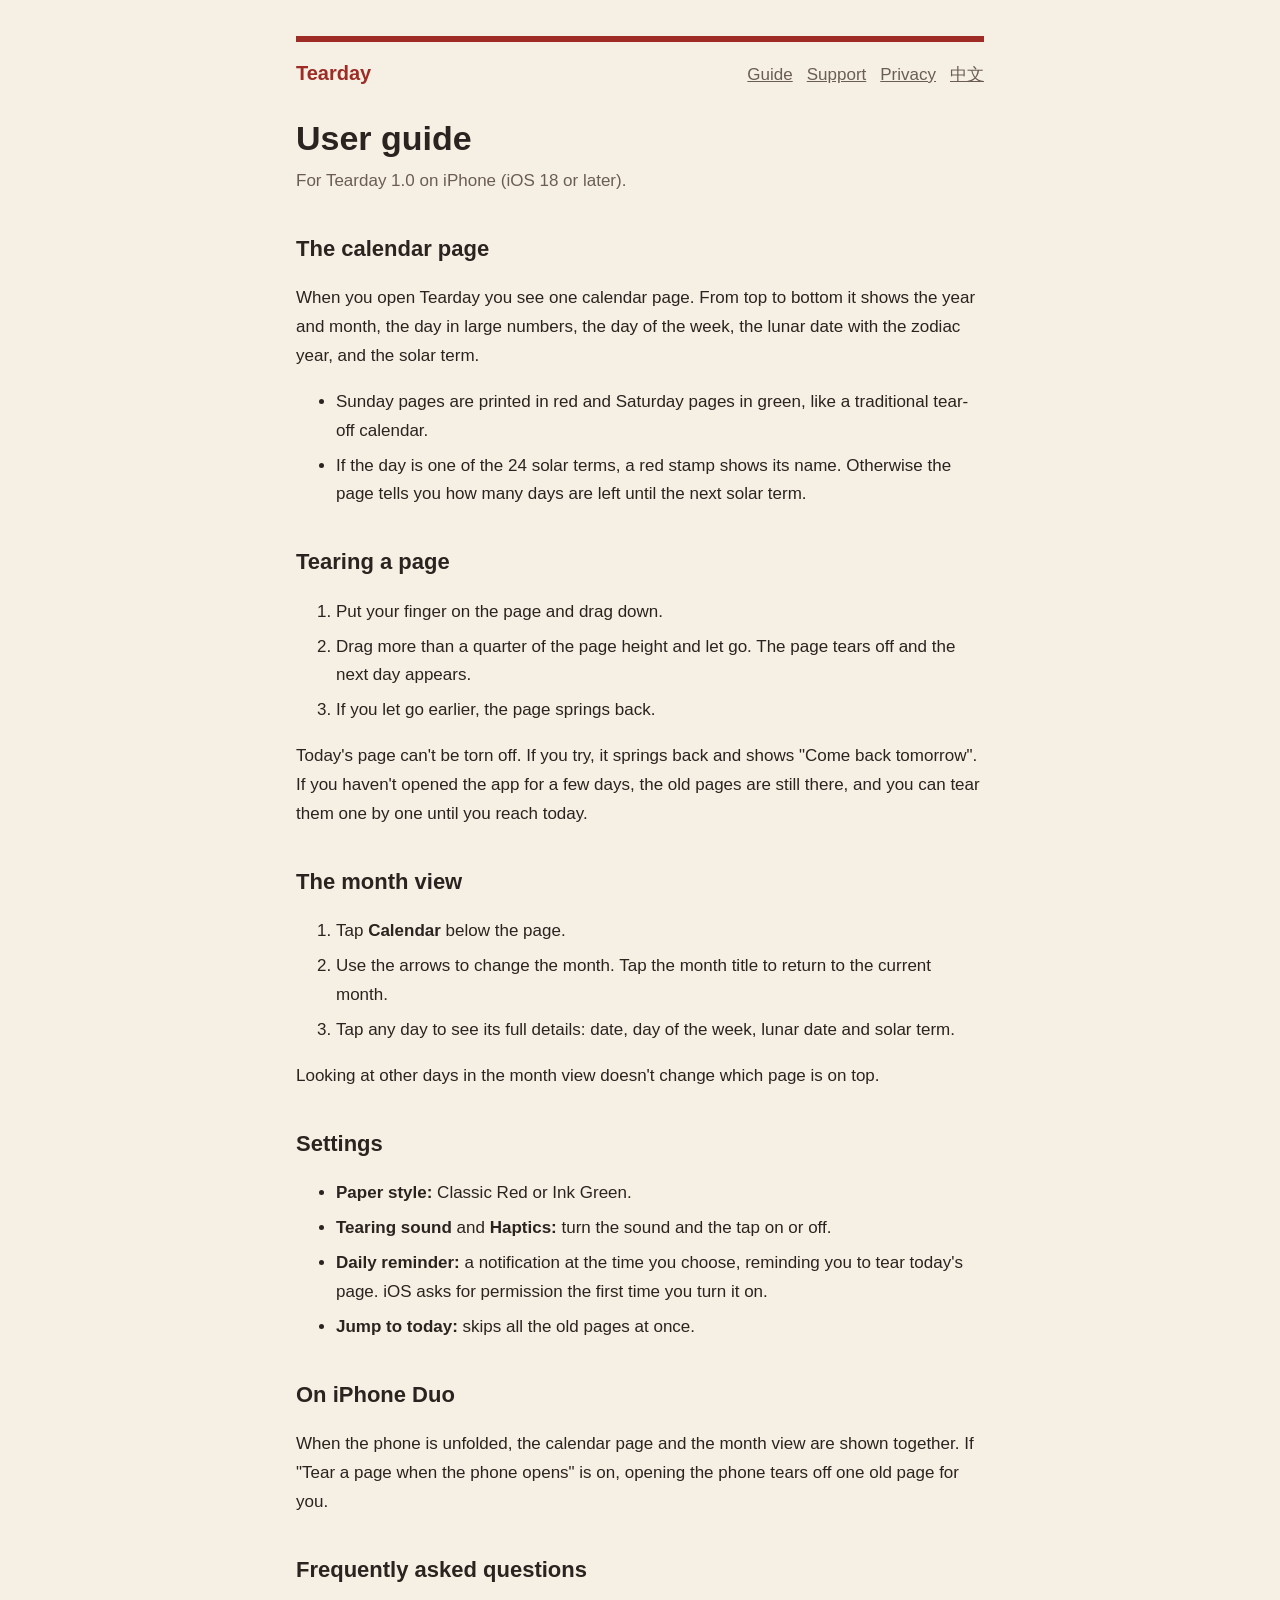
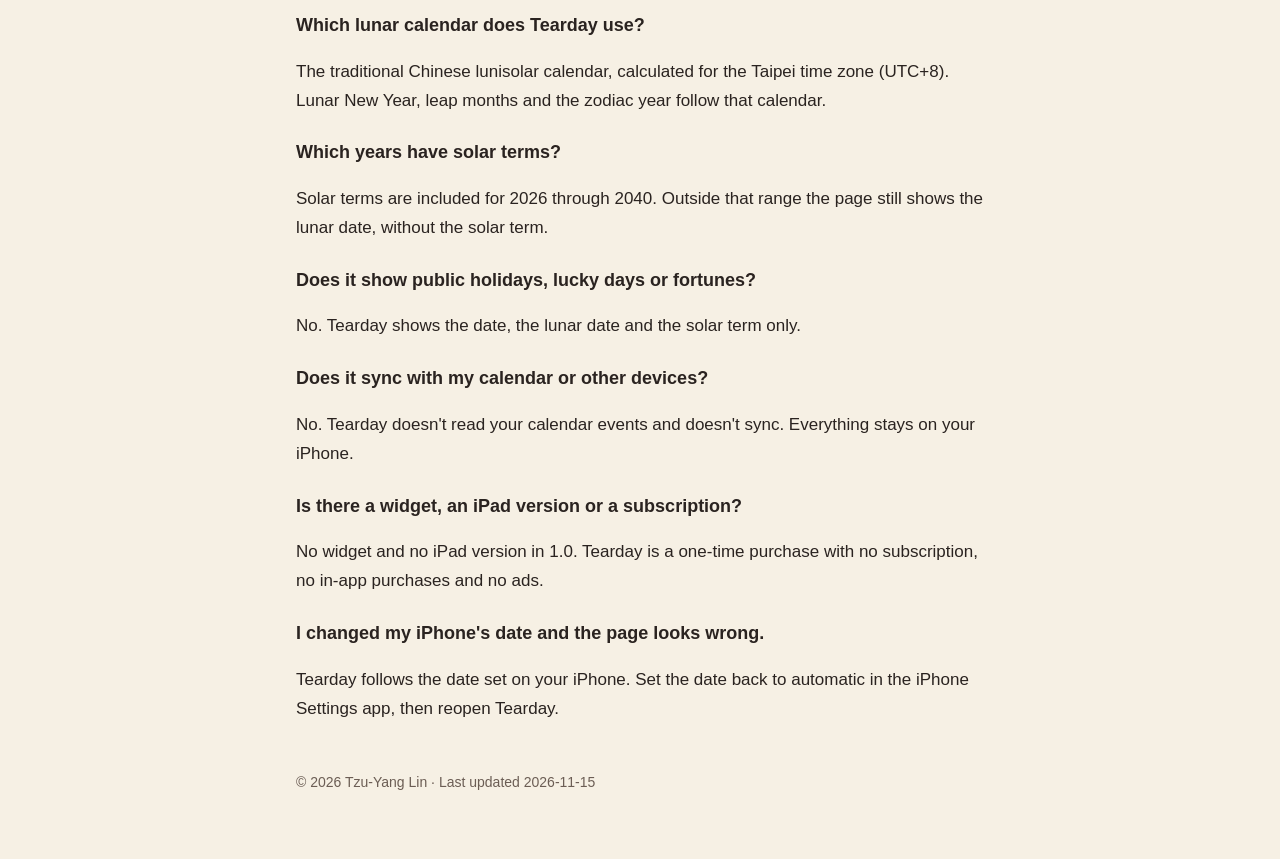
==== guide/index.html @ f8eda582 "Tearday site: guide, support, privacy (en + zh-Hant), llms.txt Co-Authored-By: Claude Fable 5.2 <nor" ====
<!DOCTYPE html>
<html lang="en">
<head>
<meta charset="utf-8">
<meta name="viewport" content="width=device-width, initial-scale=1">
<title>User Guide · Tearday</title>
<meta name="description" content="Tearday is a tear-off desk calendar for iPhone with lunar dates and the 24 solar terms. No ads, no account, no data collection.">
<link rel="stylesheet" href="../style.css">
</head>
<body>
<main>
<header><a class="brand" href="../">Tearday</a><nav><a href="../guide/">Guide</a><a href="../support/">Support</a><a href="../privacy/">Privacy</a><a href="../zh/guide/" lang="zh-Hant">中文</a></nav></header>
<h1>User guide</h1>
<p class="meta">For Tearday 1.0 on iPhone (iOS 18 or later).</p>
<h2>The calendar page</h2>
<p>When you open Tearday you see one calendar page. From top to bottom it shows the year and month, the day in large numbers, the day of the week, the lunar date with the zodiac year, and the solar term.</p>
<ul>
<li>Sunday pages are printed in red and Saturday pages in green, like a traditional tear-off calendar.</li>
<li>If the day is one of the 24 solar terms, a red stamp shows its name. Otherwise the page tells you how many days are left until the next solar term.</li>
</ul>
<h2>Tearing a page</h2>
<ol>
<li>Put your finger on the page and drag down.</li>
<li>Drag more than a quarter of the page height and let go. The page tears off and the next day appears.</li>
<li>If you let go earlier, the page springs back.</li>
</ol>
<p>Today's page can't be torn off. If you try, it springs back and shows "Come back tomorrow". If you haven't opened the app for a few days, the old pages are still there, and you can tear them one by one until you reach today.</p>
<h2>The month view</h2>
<ol>
<li>Tap <strong>Calendar</strong> below the page.</li>
<li>Use the arrows to change the month. Tap the month title to return to the current month.</li>
<li>Tap any day to see its full details: date, day of the week, lunar date and solar term.</li>
</ol>
<p>Looking at other days in the month view doesn't change which page is on top.</p>
<h2>Settings</h2>
<ul>
<li><strong>Paper style:</strong> Classic Red or Ink Green.</li>
<li><strong>Tearing sound</strong> and <strong>Haptics:</strong> turn the sound and the tap on or off.</li>
<li><strong>Daily reminder:</strong> a notification at the time you choose, reminding you to tear today's page. iOS asks for permission the first time you turn it on.</li>
<li><strong>Jump to today:</strong> skips all the old pages at once.</li>
</ul>
<h2>On iPhone Duo</h2>
<p>When the phone is unfolded, the calendar page and the month view are shown together. If "Tear a page when the phone opens" is on, opening the phone tears off one old page for you.</p>
<h2>Frequently asked questions</h2>
<h3>Which lunar calendar does Tearday use?</h3>
<p>The traditional Chinese lunisolar calendar, calculated for the Taipei time zone (UTC+8). Lunar New Year, leap months and the zodiac year follow that calendar.</p>
<h3>Which years have solar terms?</h3>
<p>Solar terms are included for 2026 through 2040. Outside that range the page still shows the lunar date, without the solar term.</p>
<h3>Does it show public holidays, lucky days or fortunes?</h3>
<p>No. Tearday shows the date, the lunar date and the solar term only.</p>
<h3>Does it sync with my calendar or other devices?</h3>
<p>No. Tearday doesn't read your calendar events and doesn't sync. Everything stays on your iPhone.</p>
<h3>Is there a widget, an iPad version or a subscription?</h3>
<p>No widget and no iPad version in 1.0. Tearday is a one-time purchase with no subscription, no in-app purchases and no ads.</p>
<h3>I changed my iPhone's date and the page looks wrong.</h3>
<p>Tearday follows the date set on your iPhone. Set the date back to automatic in the iPhone Settings app, then reopen Tearday.</p>
<footer>© 2026 Tzu-Yang Lin · Last updated 2026-11-15</footer>
</main>
</body>
</html>
---- style.css ----
:root { --red:#9E2B25; --ink:#2A2320; --paper:#F6F0E4; --soft:#6B5D54; --card:#FFFDF8; }
@media (prefers-color-scheme: dark) { :root { --red:#E0736B; --ink:#EFE7DA; --paper:#1F1A18; --soft:#B5A89C; --card:#2A2421; } }
* { box-sizing: border-box; }
body { margin:0; background:var(--paper); color:var(--ink); font:17px/1.7 -apple-system, BlinkMacSystemFont, "PingFang TC", "Noto Sans TC", "Helvetica Neue", Arial, sans-serif; }
main { max-width:720px; margin:0 auto; padding:36px 16px 64px; }
header { display:flex; justify-content:space-between; align-items:baseline; gap:12px; flex-wrap:wrap; margin-bottom:28px; border-top:6px solid var(--red); padding-top:14px; }
header a.brand { color:var(--red); font-weight:800; font-size:20px; text-decoration:none; }
nav a { color:var(--soft); margin-left:14px; }
h1 { font-size:34px; line-height:1.2; margin:0 0 8px; }
h2 { font-size:22px; margin:34px 0 8px; }
h3 { font-size:18px; margin:22px 0 4px; }
p.meta { color:var(--soft); margin-top:0; }
a { color:var(--red); }
li { margin:6px 0; }
footer { margin-top:48px; color:var(--soft); font-size:14px; }
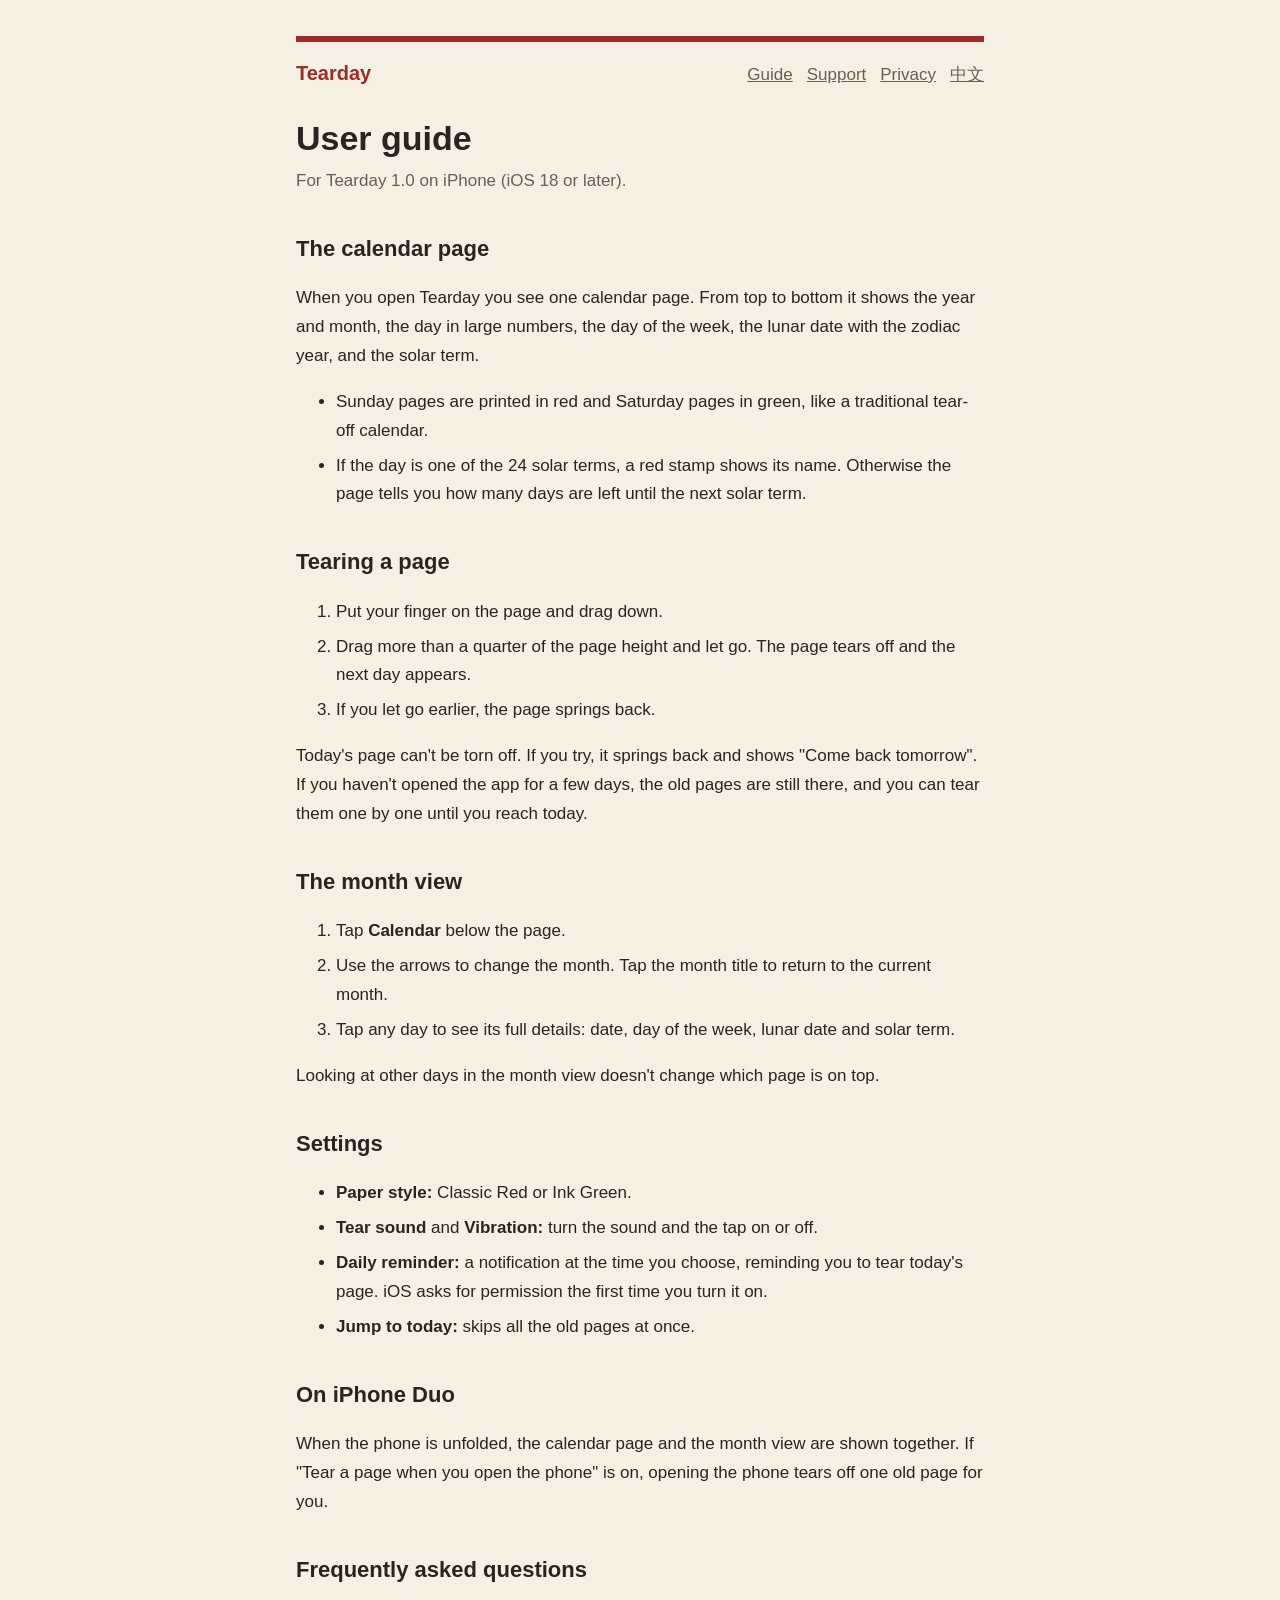
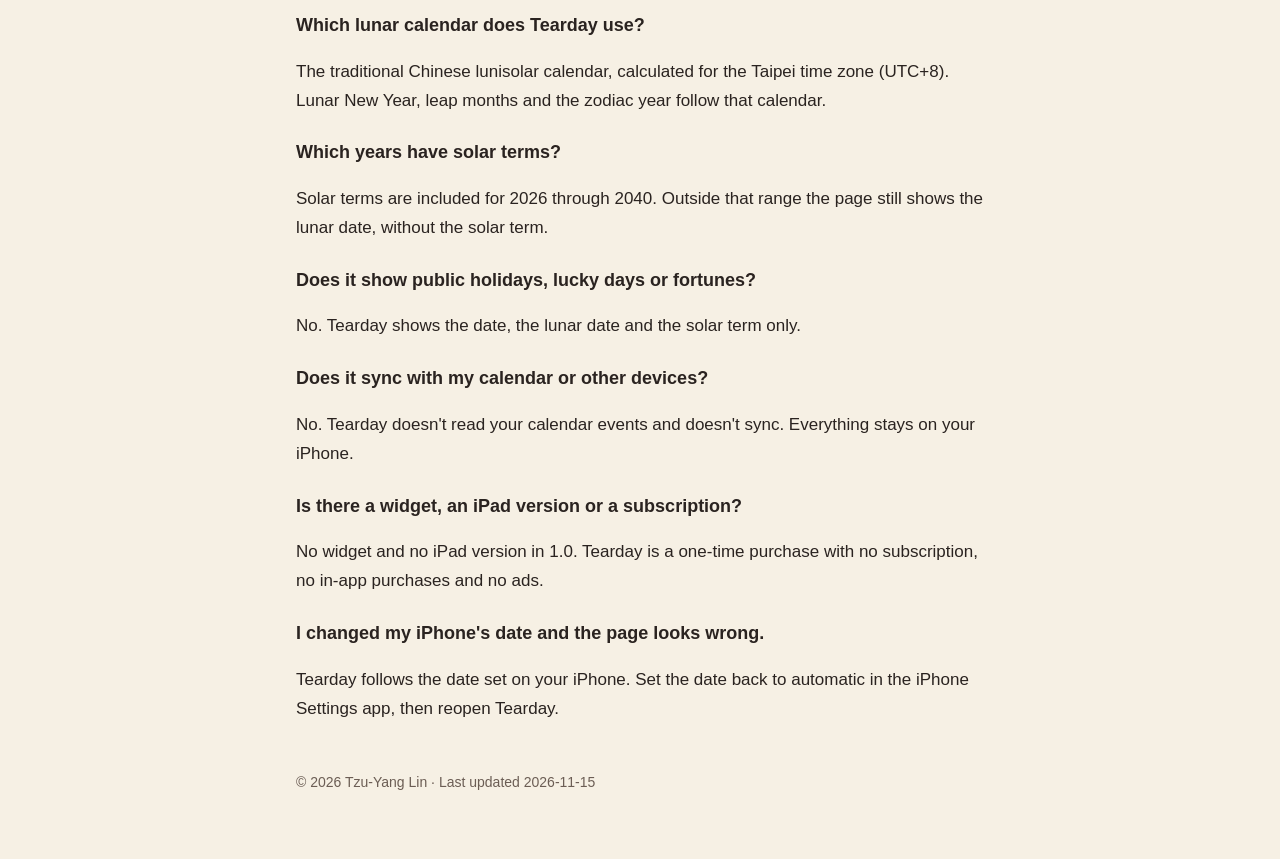
==== commit 63cfd14d: "Match setting names to the app (Tear sound, Vibration) Co-Authored-By: Claude Fable 5.2 <noreply@ant" ====
--- a/guide/index.html
+++ b/guide/index.html
@@ -35,12 +35,12 @@
 <h2>Settings</h2>
 <ul>
 <li><strong>Paper style:</strong> Classic Red or Ink Green.</li>
-<li><strong>Tearing sound</strong> and <strong>Haptics:</strong> turn the sound and the tap on or off.</li>
+<li><strong>Tear sound</strong> and <strong>Vibration:</strong> turn the sound and the tap on or off.</li>
 <li><strong>Daily reminder:</strong> a notification at the time you choose, reminding you to tear today's page. iOS asks for permission the first time you turn it on.</li>
 <li><strong>Jump to today:</strong> skips all the old pages at once.</li>
 </ul>
 <h2>On iPhone Duo</h2>
-<p>When the phone is unfolded, the calendar page and the month view are shown together. If "Tear a page when the phone opens" is on, opening the phone tears off one old page for you.</p>
+<p>When the phone is unfolded, the calendar page and the month view are shown together. If "Tear a page when you open the phone" is on, opening the phone tears off one old page for you.</p>
 <h2>Frequently asked questions</h2>
 <h3>Which lunar calendar does Tearday use?</h3>
 <p>The traditional Chinese lunisolar calendar, calculated for the Taipei time zone (UTC+8). Lunar New Year, leap months and the zodiac year follow that calendar.</p>
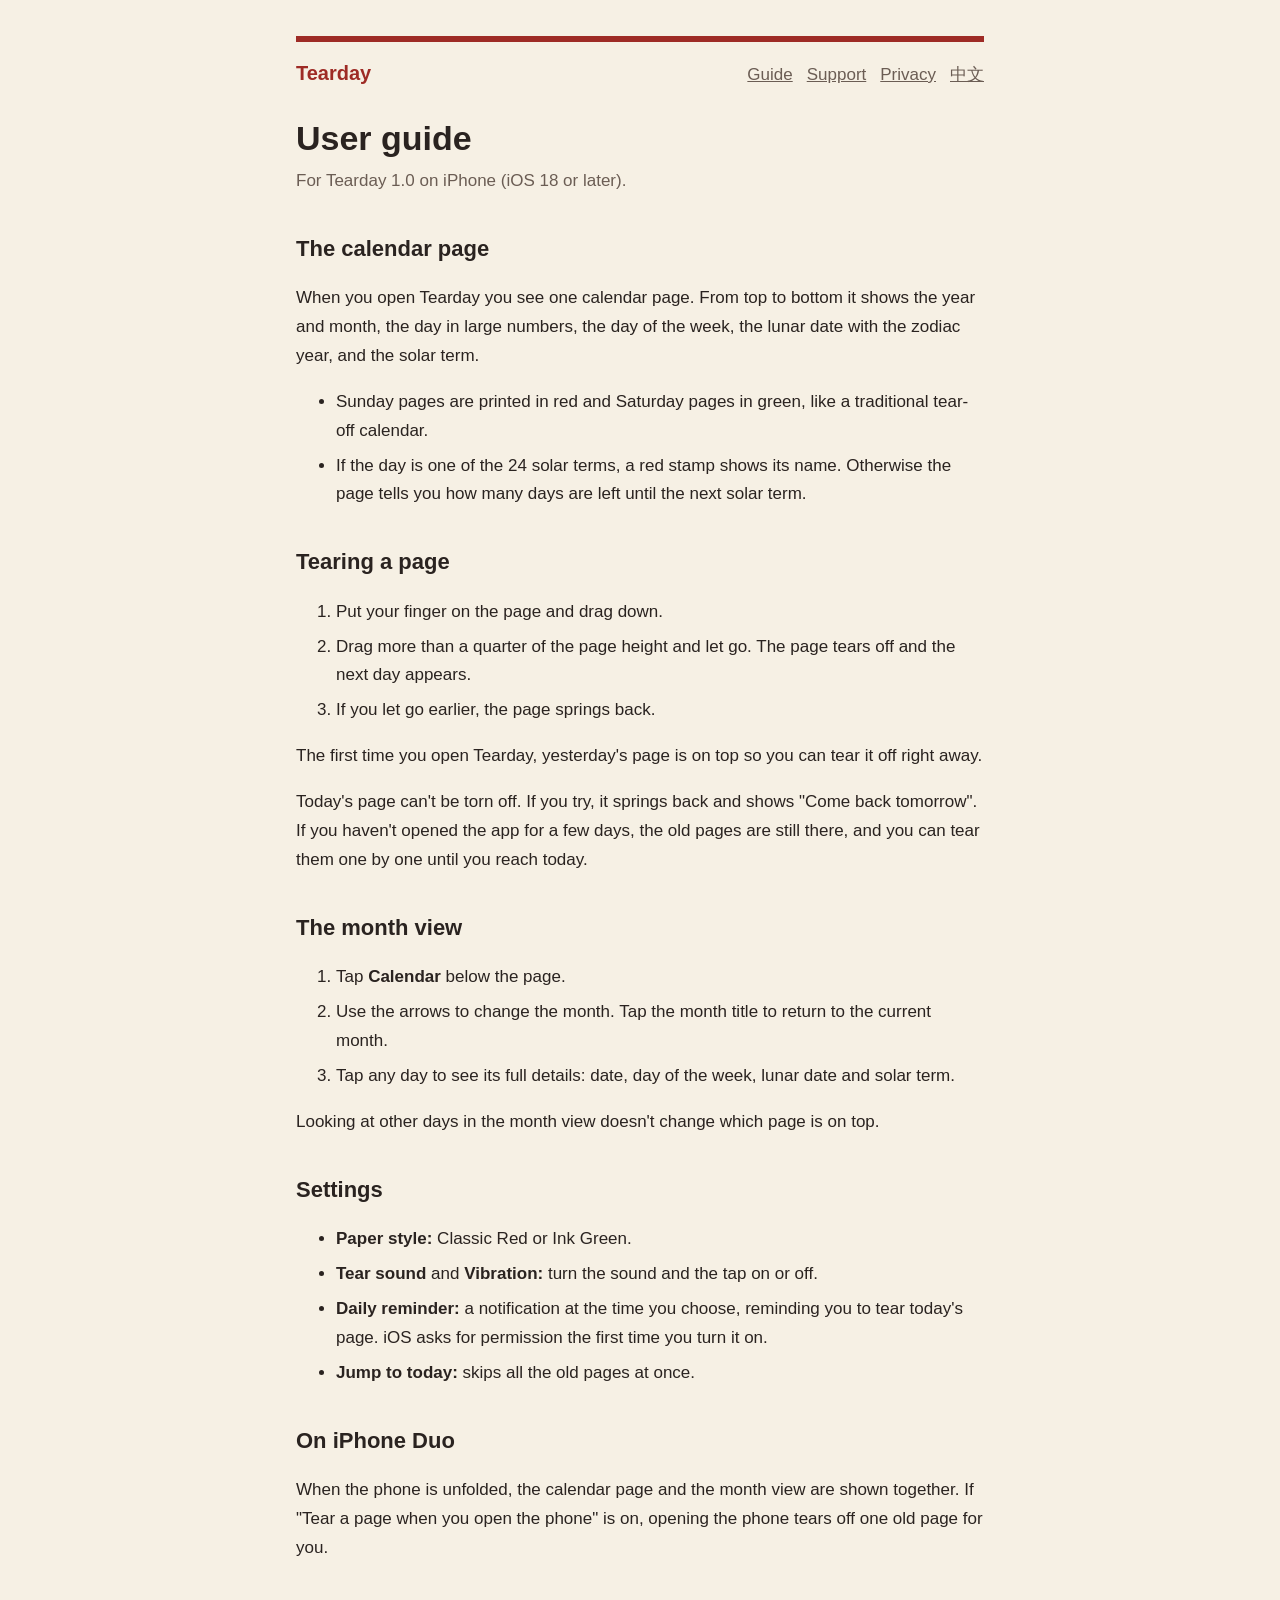
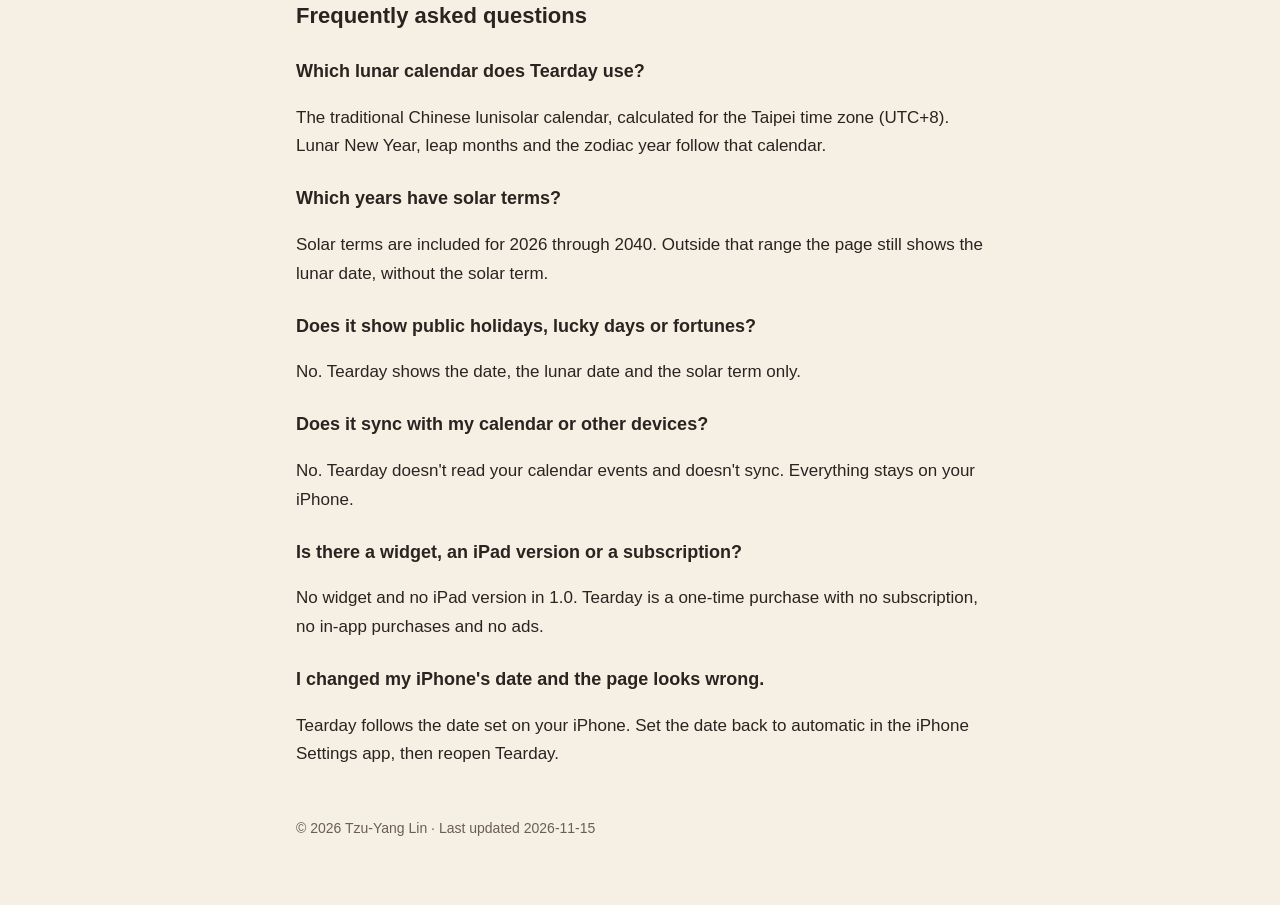
==== commit 406d16b4: "Guide: first launch starts on yesterday's page Co-Authored-By: Claude Fable 5.2 <noreply@anthropic.c" ====
--- a/guide/index.html
+++ b/guide/index.html
@@ -24,6 +24,7 @@
 <li>Drag more than a quarter of the page height and let go. The page tears off and the next day appears.</li>
 <li>If you let go earlier, the page springs back.</li>
 </ol>
+<p>The first time you open Tearday, yesterday's page is on top so you can tear it off right away.</p>
 <p>Today's page can't be torn off. If you try, it springs back and shows "Come back tomorrow". If you haven't opened the app for a few days, the old pages are still there, and you can tear them one by one until you reach today.</p>
 <h2>The month view</h2>
 <ol>
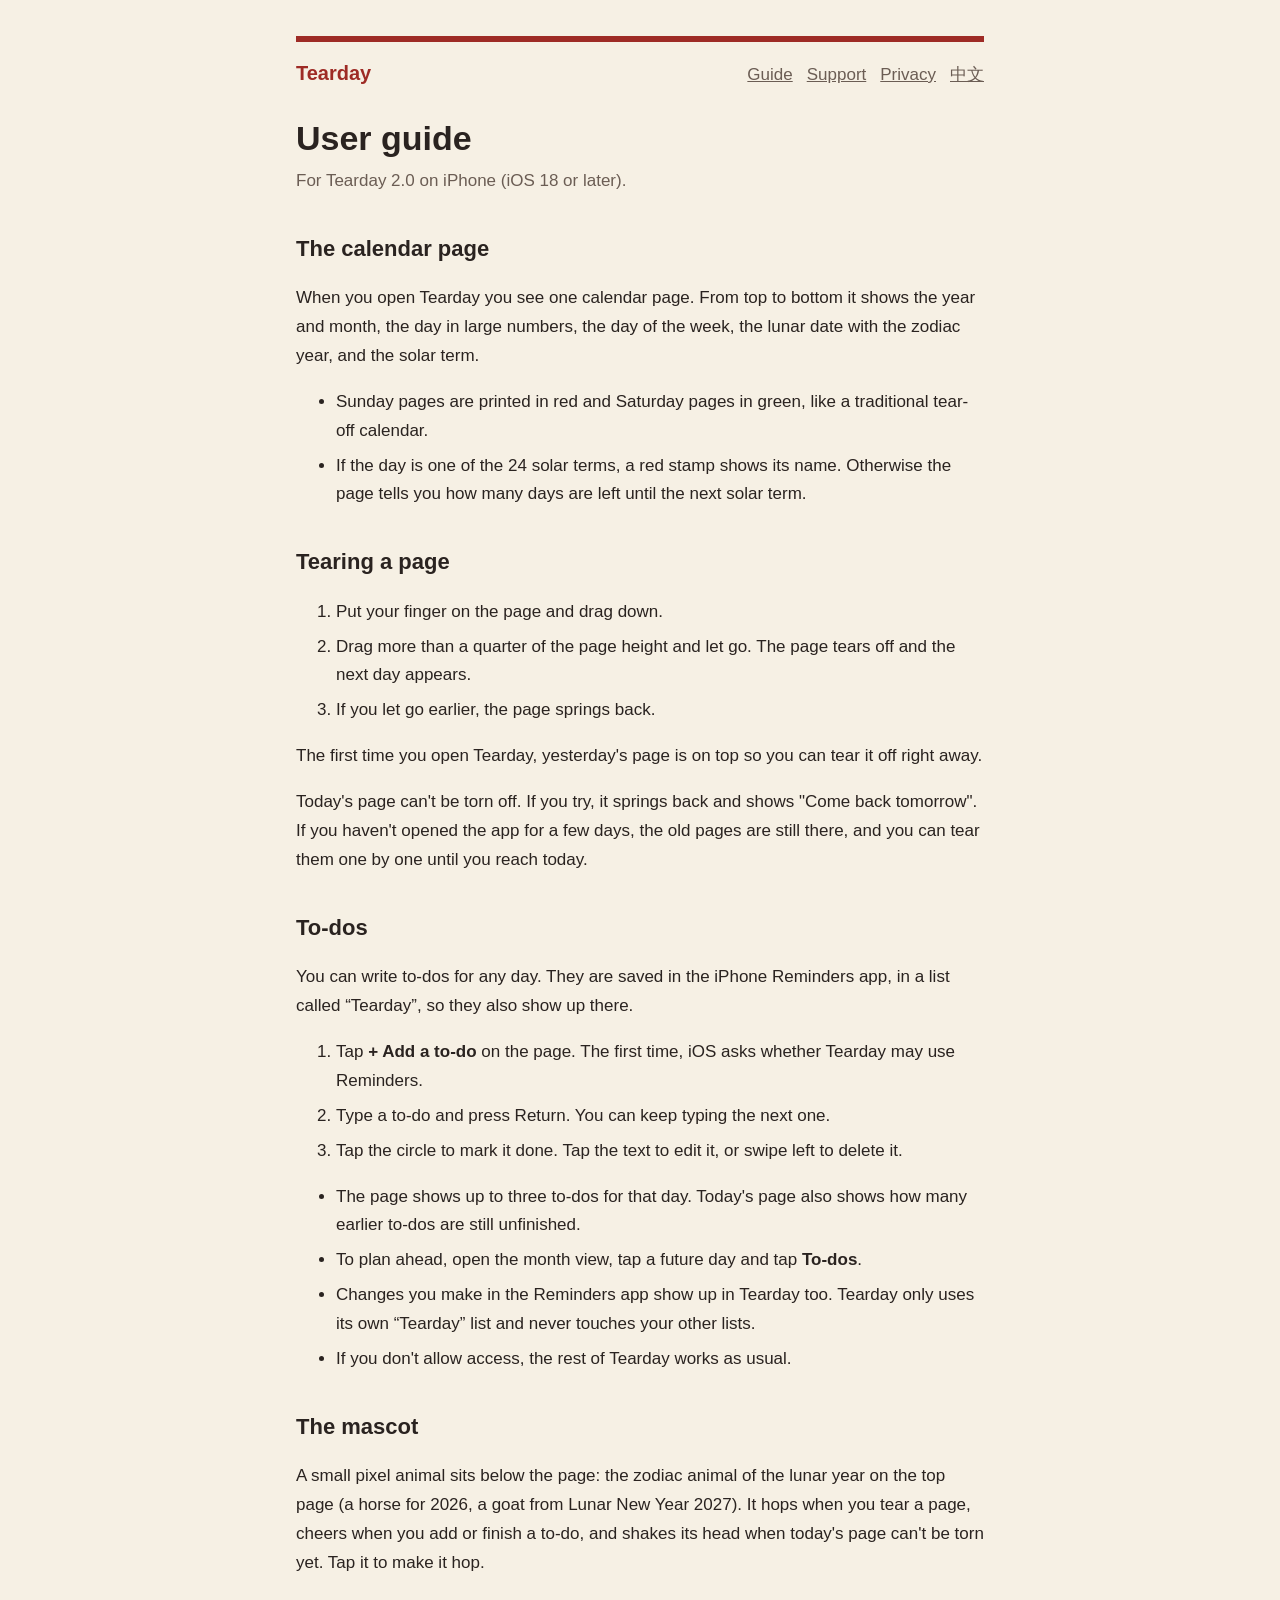
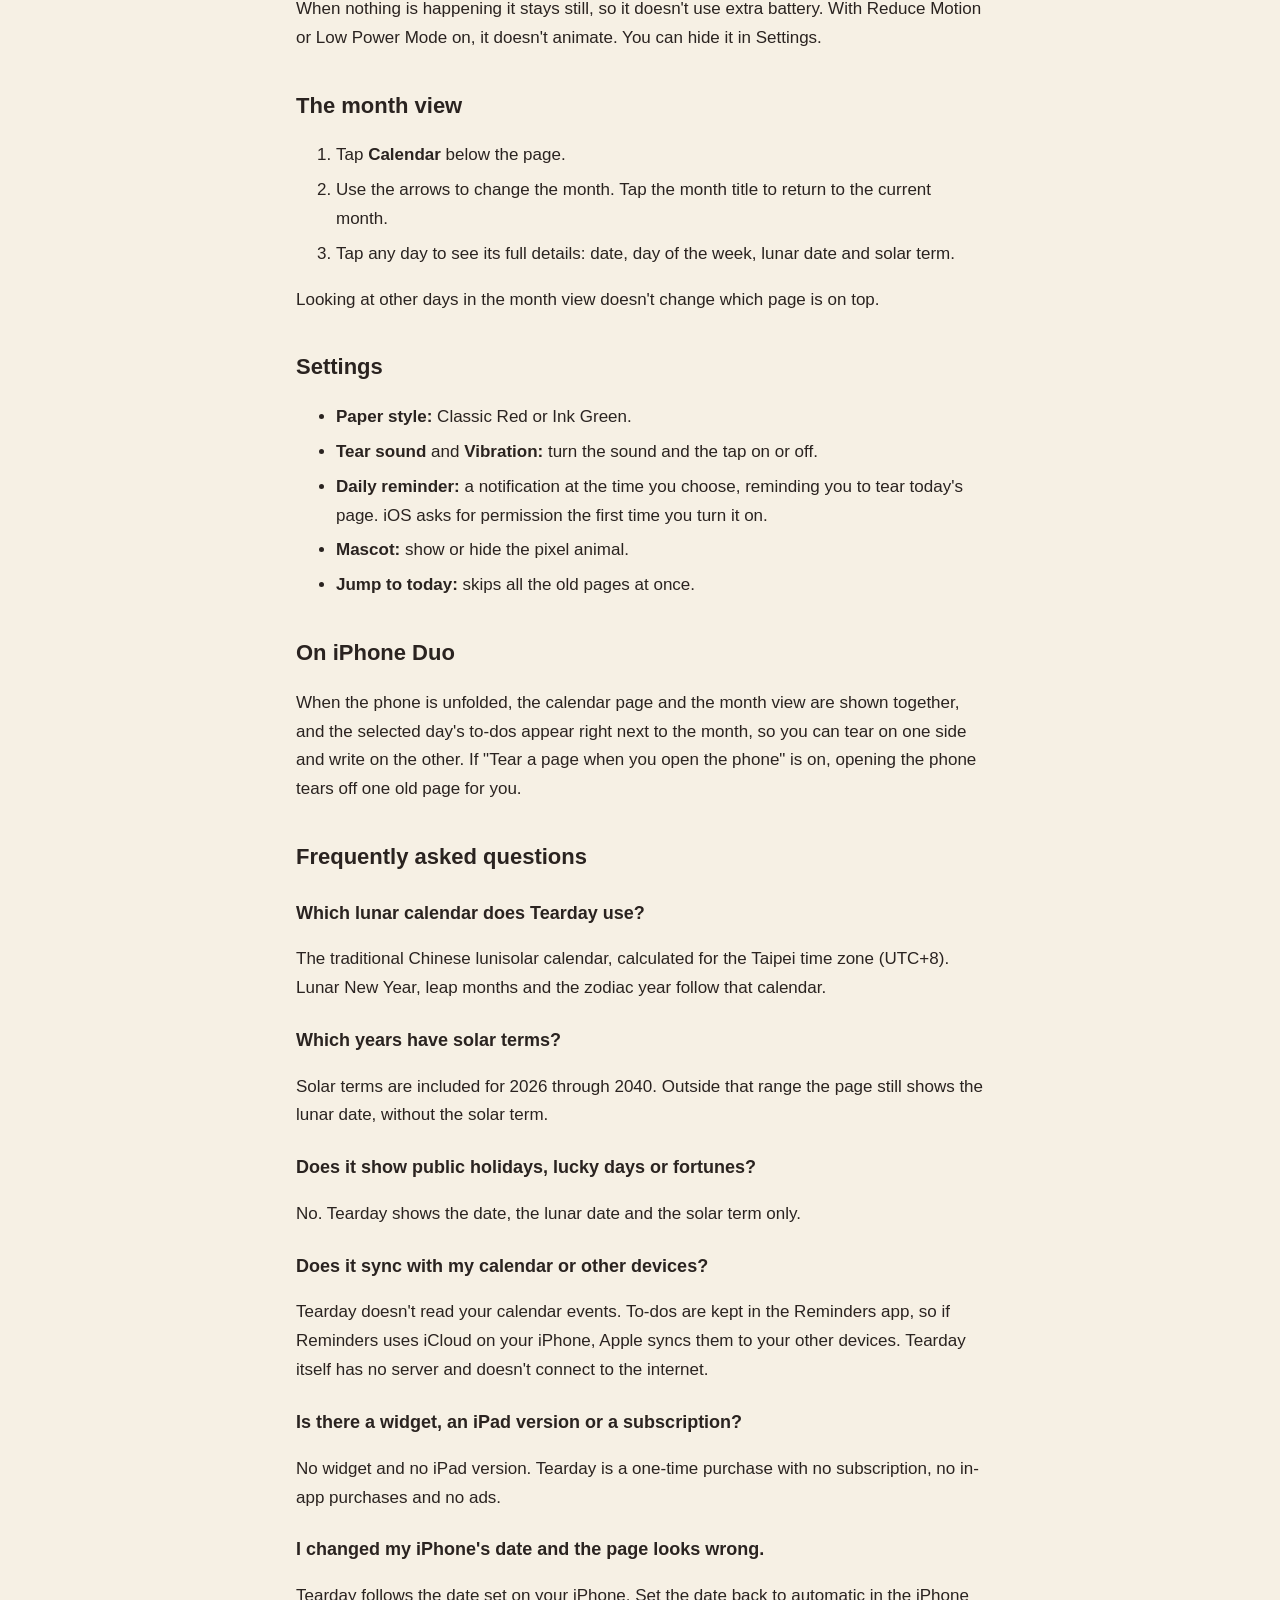
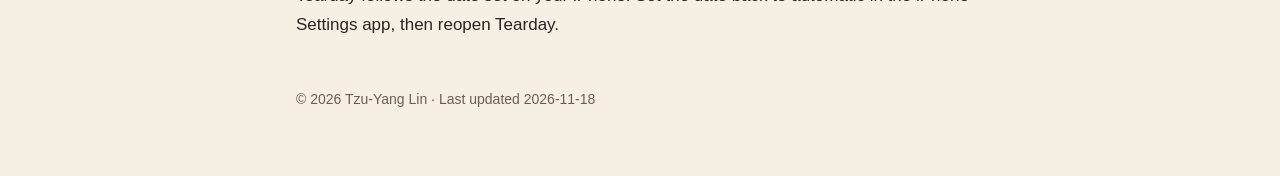
==== commit 4bd64640: "2.0: to-dos (Reminders), pixel zodiac mascot, Duo; privacy policy adds Reminders section Co-Authored" ====
--- a/guide/index.html
+++ b/guide/index.html
@@ -11,7 +11,7 @@
 <main>
 <header><a class="brand" href="../">Tearday</a><nav><a href="../guide/">Guide</a><a href="../support/">Support</a><a href="../privacy/">Privacy</a><a href="../zh/guide/" lang="zh-Hant">中文</a></nav></header>
 <h1>User guide</h1>
-<p class="meta">For Tearday 1.0 on iPhone (iOS 18 or later).</p>
+<p class="meta">For Tearday 2.0 on iPhone (iOS 18 or later).</p>
 <h2>The calendar page</h2>
 <p>When you open Tearday you see one calendar page. From top to bottom it shows the year and month, the day in large numbers, the day of the week, the lunar date with the zodiac year, and the solar term.</p>
 <ul>
@@ -26,6 +26,22 @@
 </ol>
 <p>The first time you open Tearday, yesterday's page is on top so you can tear it off right away.</p>
 <p>Today's page can't be torn off. If you try, it springs back and shows "Come back tomorrow". If you haven't opened the app for a few days, the old pages are still there, and you can tear them one by one until you reach today.</p>
+<h2>To-dos</h2>
+<p>You can write to-dos for any day. They are saved in the iPhone Reminders app, in a list called “Tearday”, so they also show up there.</p>
+<ol>
+<li>Tap <strong>+ Add a to-do</strong> on the page. The first time, iOS asks whether Tearday may use Reminders.</li>
+<li>Type a to-do and press Return. You can keep typing the next one.</li>
+<li>Tap the circle to mark it done. Tap the text to edit it, or swipe left to delete it.</li>
+</ol>
+<ul>
+<li>The page shows up to three to-dos for that day. Today's page also shows how many earlier to-dos are still unfinished.</li>
+<li>To plan ahead, open the month view, tap a future day and tap <strong>To-dos</strong>.</li>
+<li>Changes you make in the Reminders app show up in Tearday too. Tearday only uses its own “Tearday” list and never touches your other lists.</li>
+<li>If you don't allow access, the rest of Tearday works as usual.</li>
+</ul>
+<h2>The mascot</h2>
+<p>A small pixel animal sits below the page: the zodiac animal of the lunar year on the top page (a horse for 2026, a goat from Lunar New Year 2027). It hops when you tear a page, cheers when you add or finish a to-do, and shakes its head when today's page can't be torn yet. Tap it to make it hop.</p>
+<p>When nothing is happening it stays still, so it doesn't use extra battery. With Reduce Motion or Low Power Mode on, it doesn't animate. You can hide it in Settings.</p>
 <h2>The month view</h2>
 <ol>
 <li>Tap <strong>Calendar</strong> below the page.</li>
@@ -38,10 +54,11 @@
 <li><strong>Paper style:</strong> Classic Red or Ink Green.</li>
 <li><strong>Tear sound</strong> and <strong>Vibration:</strong> turn the sound and the tap on or off.</li>
 <li><strong>Daily reminder:</strong> a notification at the time you choose, reminding you to tear today's page. iOS asks for permission the first time you turn it on.</li>
+<li><strong>Mascot:</strong> show or hide the pixel animal.</li>
 <li><strong>Jump to today:</strong> skips all the old pages at once.</li>
 </ul>
 <h2>On iPhone Duo</h2>
-<p>When the phone is unfolded, the calendar page and the month view are shown together. If "Tear a page when you open the phone" is on, opening the phone tears off one old page for you.</p>
+<p>When the phone is unfolded, the calendar page and the month view are shown together, and the selected day's to-dos appear right next to the month, so you can tear on one side and write on the other. If "Tear a page when you open the phone" is on, opening the phone tears off one old page for you.</p>
 <h2>Frequently asked questions</h2>
 <h3>Which lunar calendar does Tearday use?</h3>
 <p>The traditional Chinese lunisolar calendar, calculated for the Taipei time zone (UTC+8). Lunar New Year, leap months and the zodiac year follow that calendar.</p>
@@ -50,12 +67,12 @@
 <h3>Does it show public holidays, lucky days or fortunes?</h3>
 <p>No. Tearday shows the date, the lunar date and the solar term only.</p>
 <h3>Does it sync with my calendar or other devices?</h3>
-<p>No. Tearday doesn't read your calendar events and doesn't sync. Everything stays on your iPhone.</p>
+<p>Tearday doesn't read your calendar events. To-dos are kept in the Reminders app, so if Reminders uses iCloud on your iPhone, Apple syncs them to your other devices. Tearday itself has no server and doesn't connect to the internet.</p>
 <h3>Is there a widget, an iPad version or a subscription?</h3>
-<p>No widget and no iPad version in 1.0. Tearday is a one-time purchase with no subscription, no in-app purchases and no ads.</p>
+<p>No widget and no iPad version. Tearday is a one-time purchase with no subscription, no in-app purchases and no ads.</p>
 <h3>I changed my iPhone's date and the page looks wrong.</h3>
 <p>Tearday follows the date set on your iPhone. Set the date back to automatic in the iPhone Settings app, then reopen Tearday.</p>
-<footer>© 2026 Tzu-Yang Lin · Last updated 2026-11-15</footer>
+<footer>© 2026 Tzu-Yang Lin · Last updated 2026-11-18</footer>
 </main>
 </body>
 </html>
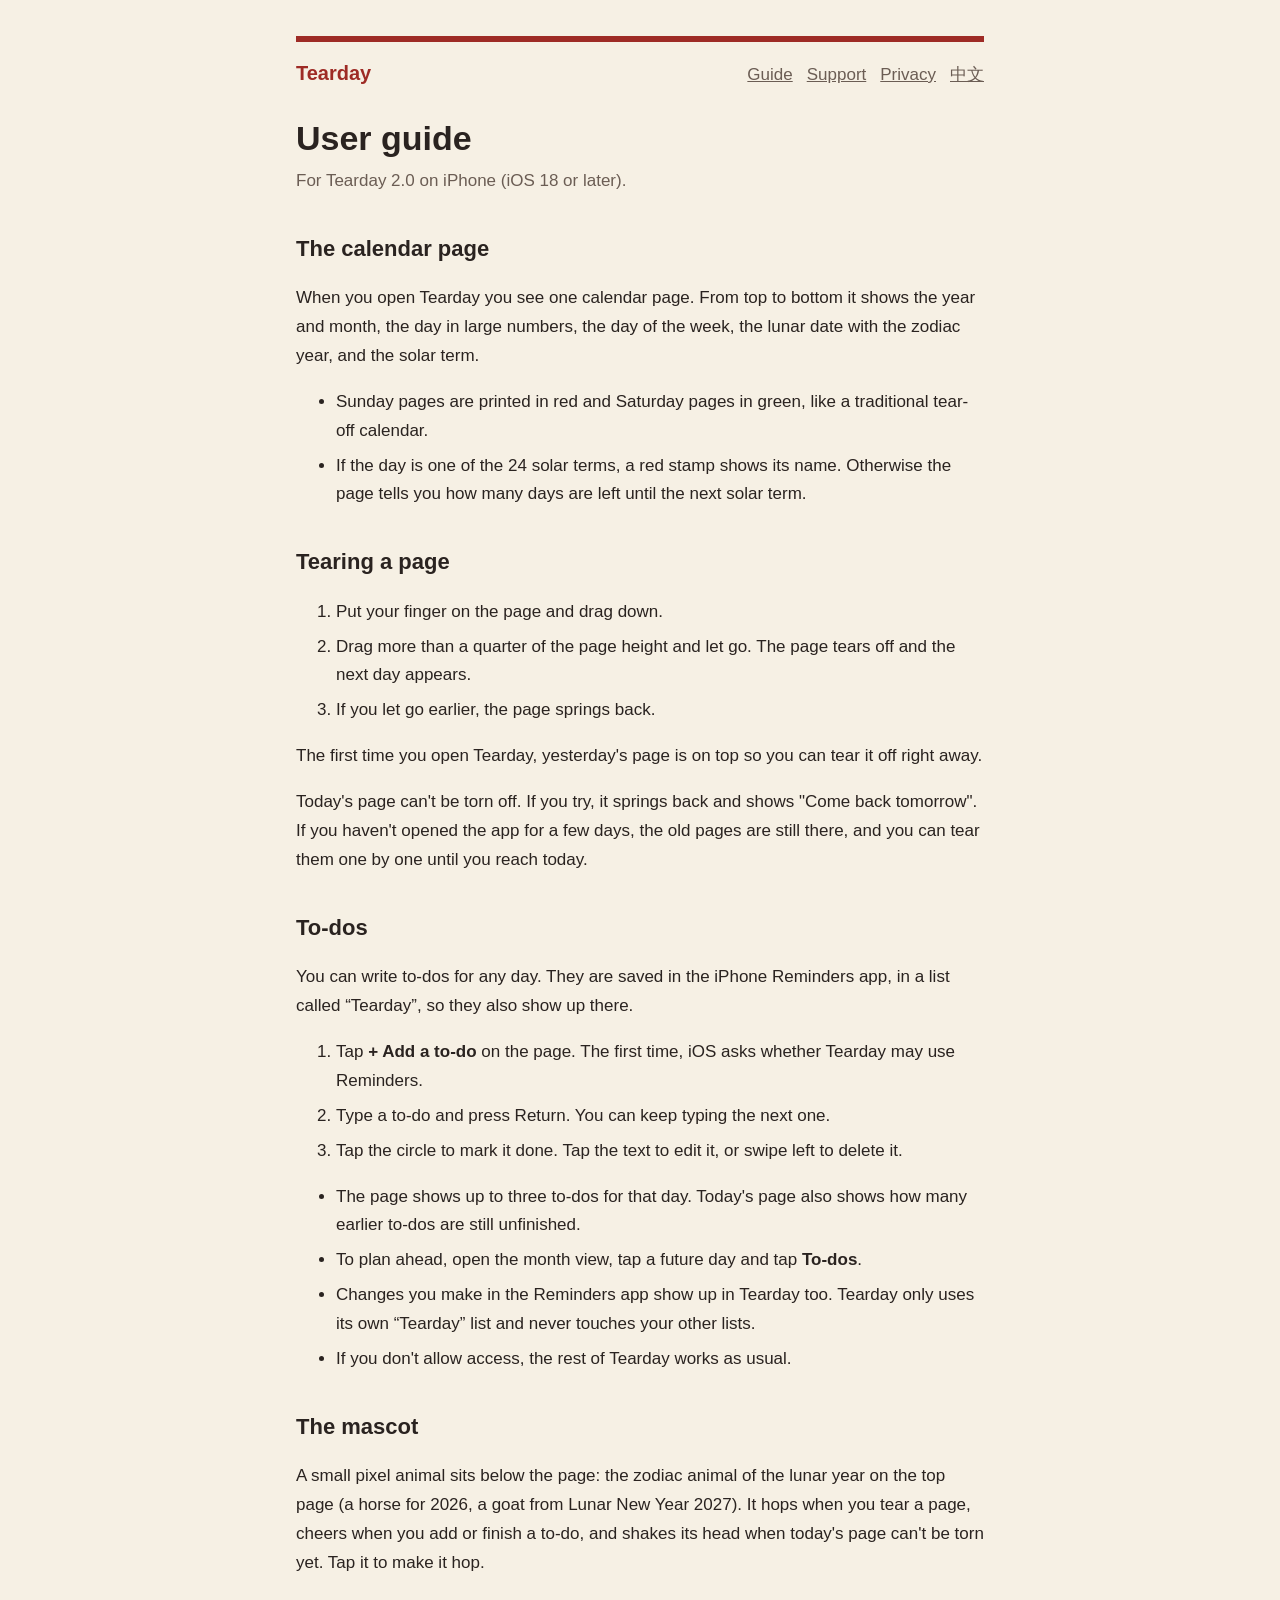
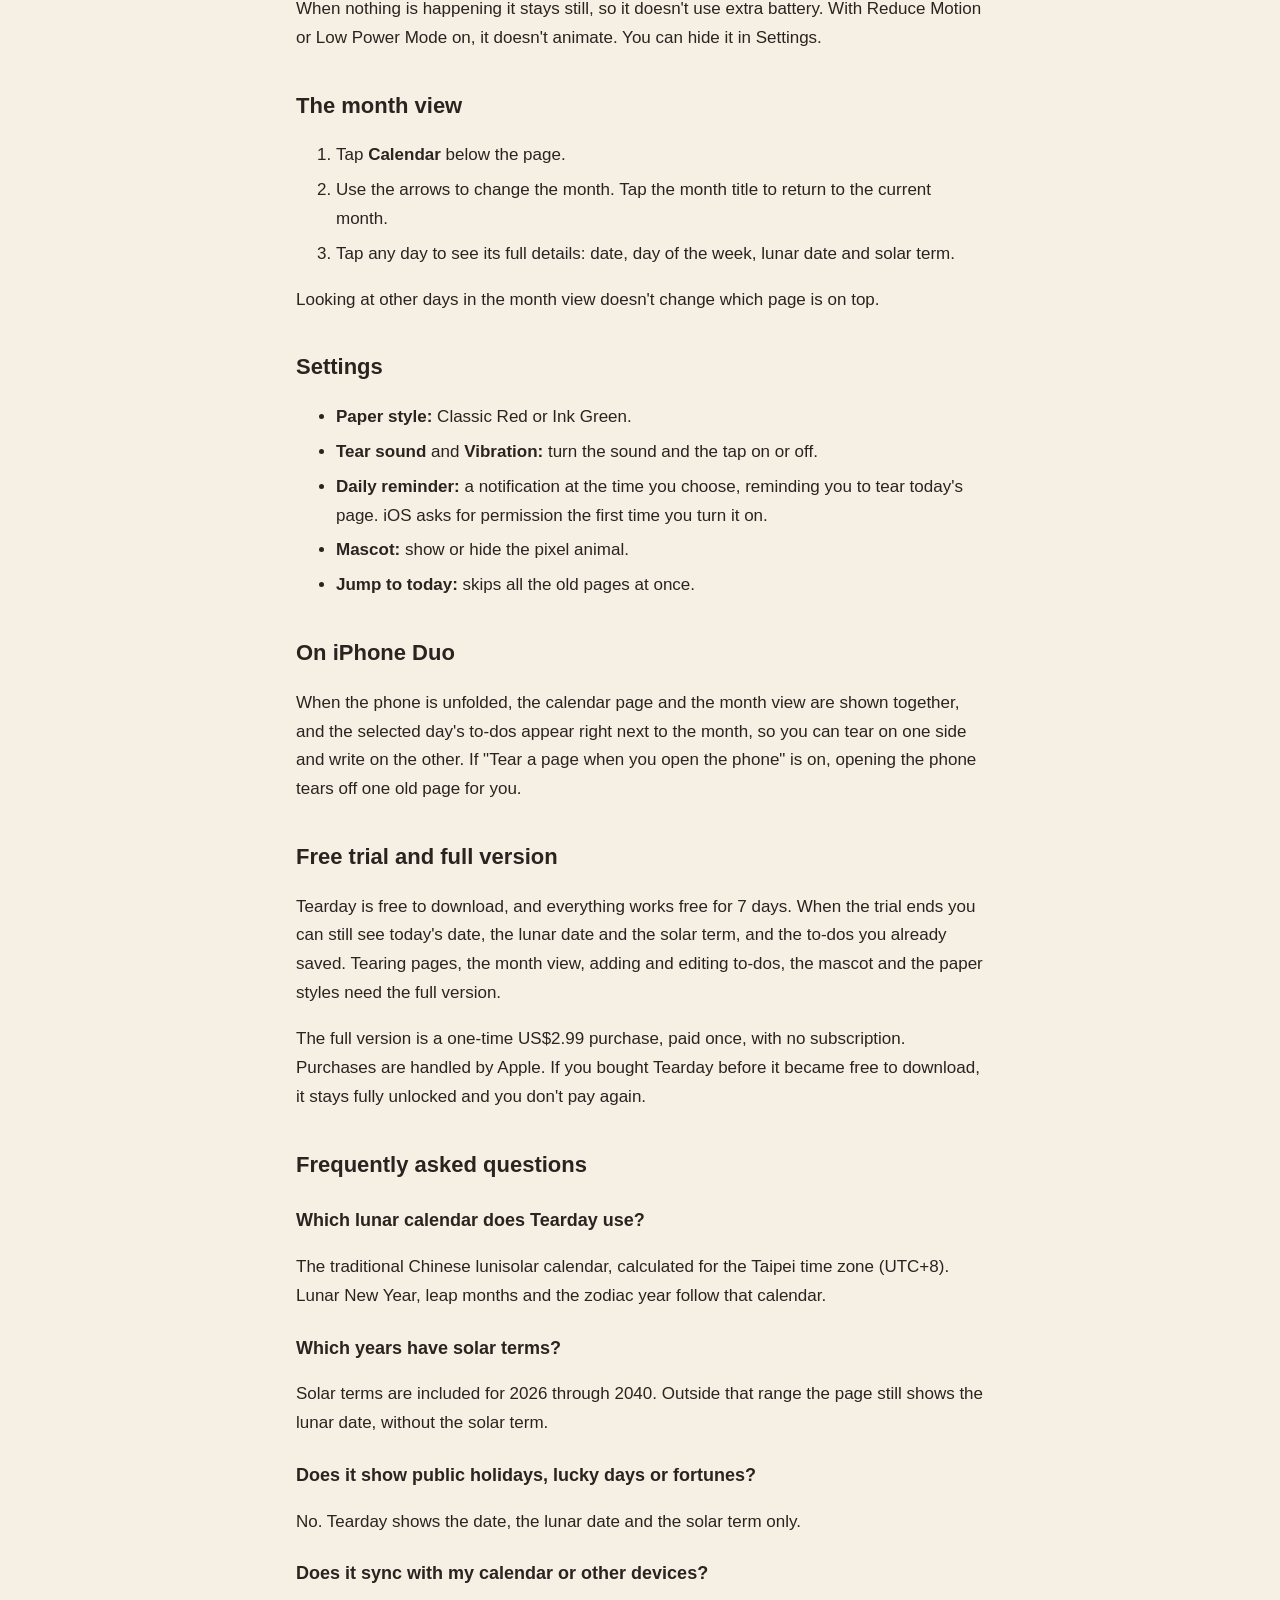
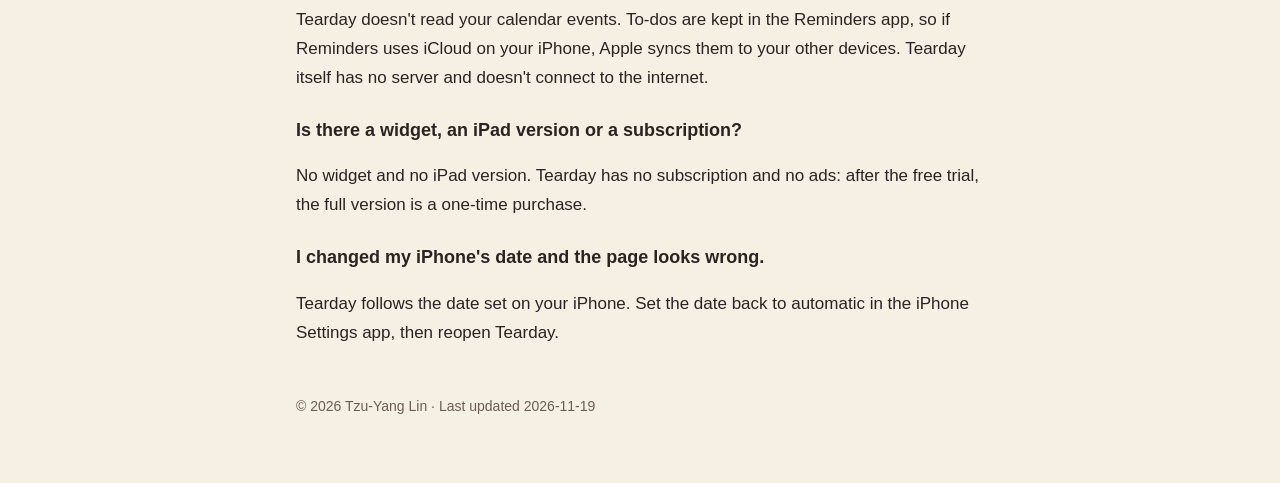
==== commit 833c7ea0: "官網改成 2.1 收費說明：免費下載、7 天試用、一次買斷 首頁、說明書、支援 FAQ、llms.txt 改寫收費方式；新增「免費試用與完整版」段與恢復購買／試用到期／舊買家自動解鎖三題 FAQ。隱私" ====
--- a/guide/index.html
+++ b/guide/index.html
@@ -59,6 +59,9 @@
 </ul>
 <h2>On iPhone Duo</h2>
 <p>When the phone is unfolded, the calendar page and the month view are shown together, and the selected day's to-dos appear right next to the month, so you can tear on one side and write on the other. If "Tear a page when you open the phone" is on, opening the phone tears off one old page for you.</p>
+<h2>Free trial and full version</h2>
+<p>Tearday is free to download, and everything works free for 7 days. When the trial ends you can still see today's date, the lunar date and the solar term, and the to-dos you already saved. Tearing pages, the month view, adding and editing to-dos, the mascot and the paper styles need the full version.</p>
+<p>The full version is a one-time US$2.99 purchase, paid once, with no subscription. Purchases are handled by Apple. If you bought Tearday before it became free to download, it stays fully unlocked and you don't pay again.</p>
 <h2>Frequently asked questions</h2>
 <h3>Which lunar calendar does Tearday use?</h3>
 <p>The traditional Chinese lunisolar calendar, calculated for the Taipei time zone (UTC+8). Lunar New Year, leap months and the zodiac year follow that calendar.</p>
@@ -69,10 +72,10 @@
 <h3>Does it sync with my calendar or other devices?</h3>
 <p>Tearday doesn't read your calendar events. To-dos are kept in the Reminders app, so if Reminders uses iCloud on your iPhone, Apple syncs them to your other devices. Tearday itself has no server and doesn't connect to the internet.</p>
 <h3>Is there a widget, an iPad version or a subscription?</h3>
-<p>No widget and no iPad version. Tearday is a one-time purchase with no subscription, no in-app purchases and no ads.</p>
+<p>No widget and no iPad version. Tearday has no subscription and no ads: after the free trial, the full version is a one-time purchase.</p>
 <h3>I changed my iPhone's date and the page looks wrong.</h3>
 <p>Tearday follows the date set on your iPhone. Set the date back to automatic in the iPhone Settings app, then reopen Tearday.</p>
-<footer>© 2026 Tzu-Yang Lin · Last updated 2026-11-18</footer>
+<footer>© 2026 Tzu-Yang Lin · Last updated 2026-11-19</footer>
 </main>
 </body>
 </html>
